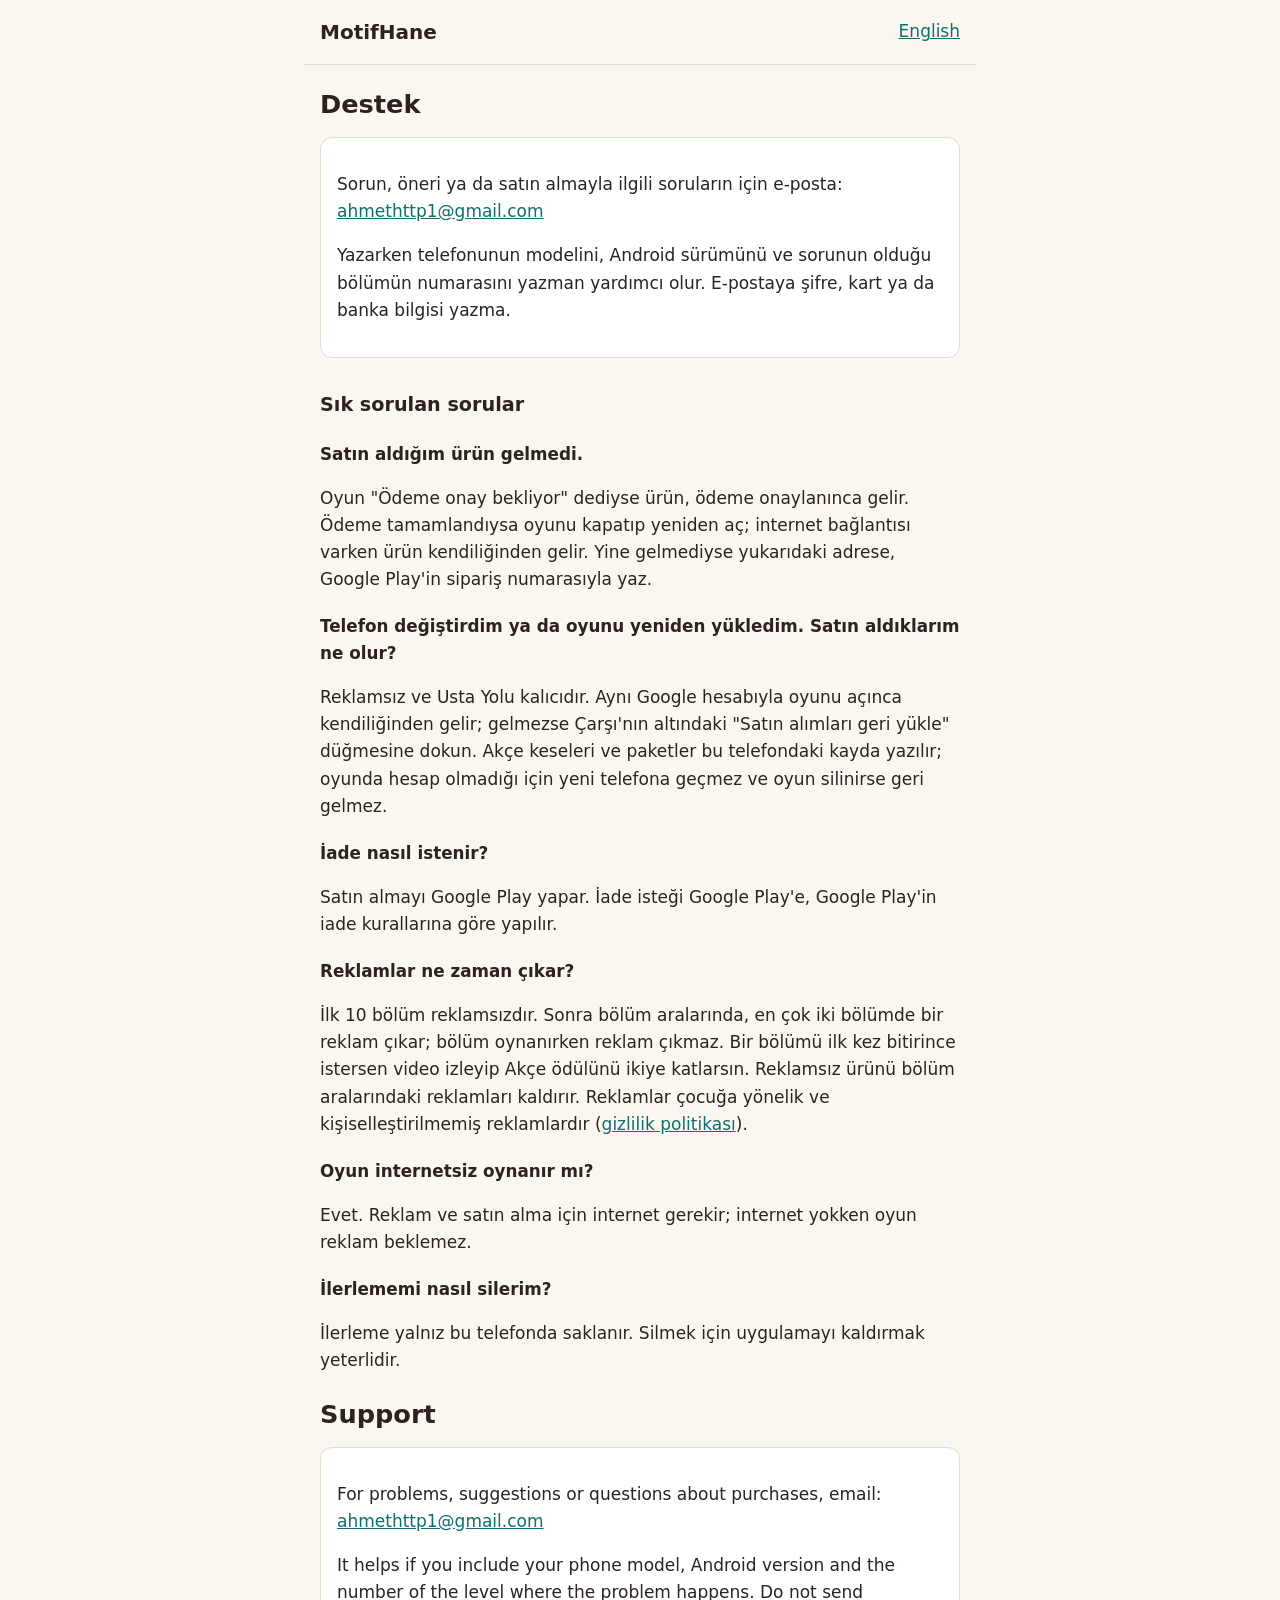
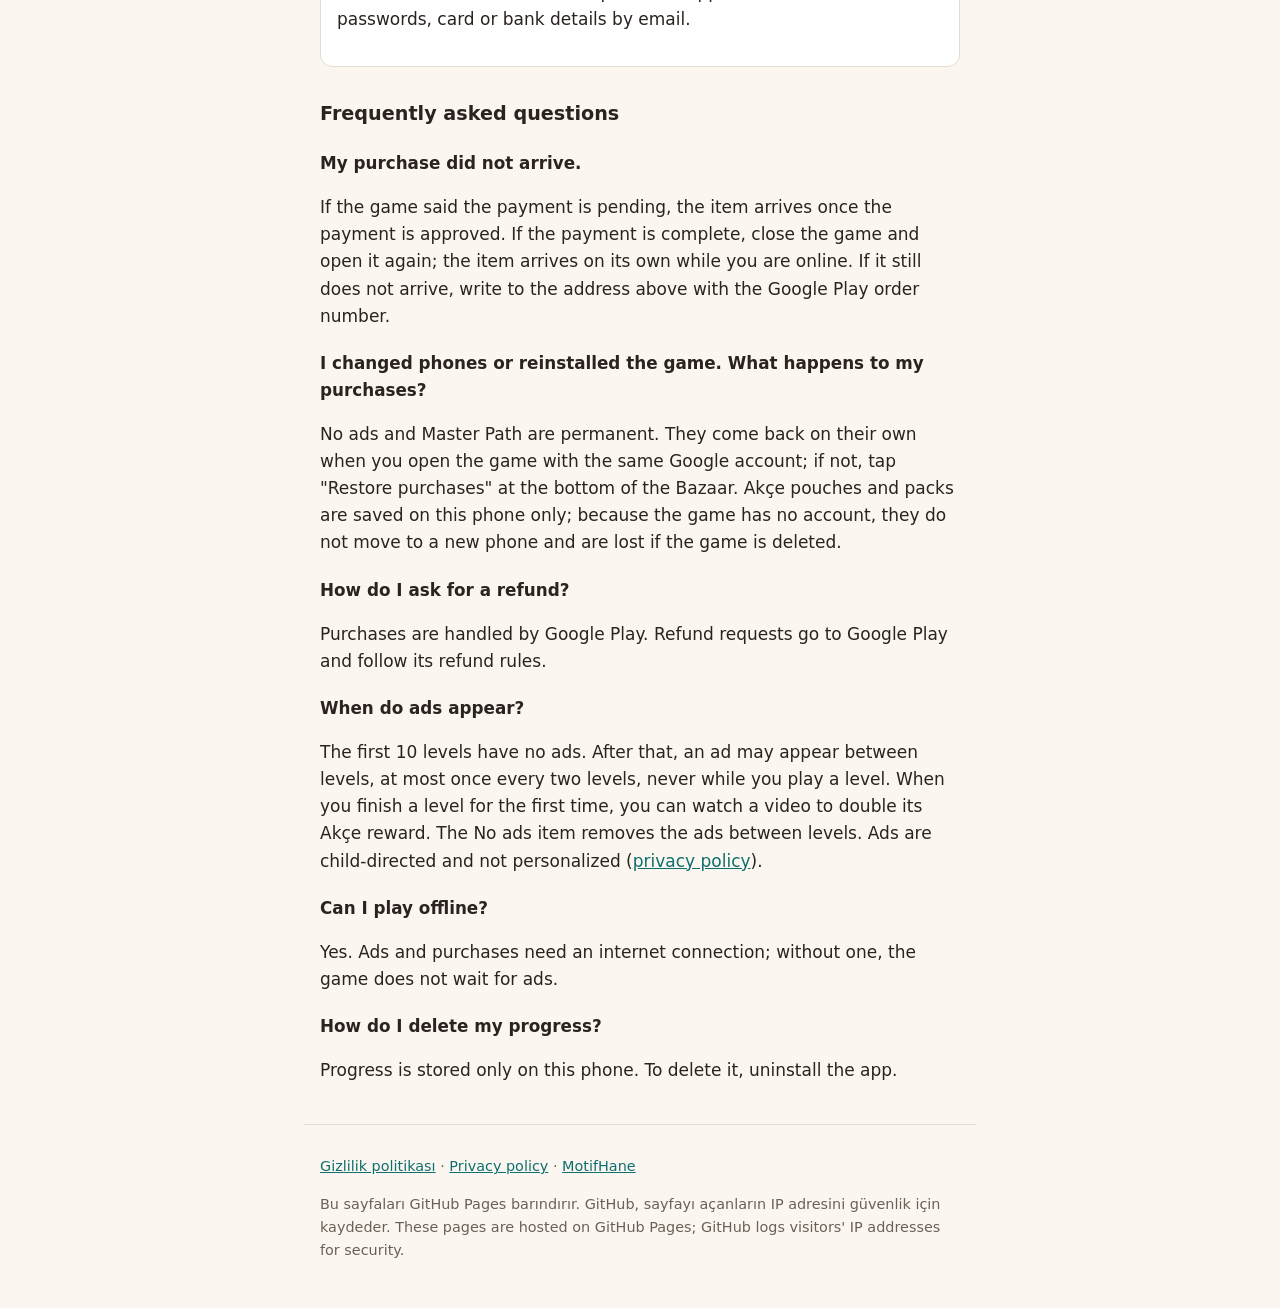
==== destek.html @ 8ac6dcc7 "MotifHane gizlilik ve destek sayfalari" ====
<!doctype html>
<html lang="tr">
<head>
<meta charset="utf-8">
<meta name="viewport" content="width=device-width, initial-scale=1">
<title>MotifHane: Destek</title>
<meta name="description" content="MotifHane piksel bulmaca oyunu için destek ve sık sorulan sorular.">
<link rel="stylesheet" href="stil.css">
</head>
<body>
<header class="ust">
  <a class="ad" href="index.html">MotifHane</a>
  <nav><a href="#en" lang="en">English</a></nav>
</header>
<main>
<h1>Destek</h1>
<div class="kart">
<p>Sorun, öneri ya da satın almayla ilgili soruların için e-posta: <a href="mailto:ahmethttp1@gmail.com">ahmethttp1@gmail.com</a></p>
<p>Yazarken telefonunun modelini, Android sürümünü ve sorunun olduğu bölümün numarasını yazman yardımcı olur. E-postaya şifre, kart ya da banka bilgisi yazma.</p>
</div>

<h2>Sık sorulan sorular</h2>

<h3>Satın aldığım ürün gelmedi.</h3>
<p>Oyun "Ödeme onay bekliyor" dediyse ürün, ödeme onaylanınca gelir. Ödeme tamamlandıysa oyunu kapatıp yeniden aç; internet bağlantısı varken ürün kendiliğinden gelir. Yine gelmediyse yukarıdaki adrese, Google Play'in sipariş numarasıyla yaz.</p>

<h3>Telefon değiştirdim ya da oyunu yeniden yükledim. Satın aldıklarım ne olur?</h3>
<p>Reklamsız ve Usta Yolu kalıcıdır. Aynı Google hesabıyla oyunu açınca kendiliğinden gelir; gelmezse Çarşı'nın altındaki "Satın alımları geri yükle" düğmesine dokun. Akçe keseleri ve paketler bu telefondaki kayda yazılır; oyunda hesap olmadığı için yeni telefona geçmez ve oyun silinirse geri gelmez.</p>

<h3>İade nasıl istenir?</h3>
<p>Satın almayı Google Play yapar. İade isteği Google Play'e, Google Play'in iade kurallarına göre yapılır.</p>

<h3>Reklamlar ne zaman çıkar?</h3>
<p>İlk 10 bölüm reklamsızdır. Sonra bölüm aralarında, en çok iki bölümde bir reklam çıkar; bölüm oynanırken reklam çıkmaz. Bir bölümü ilk kez bitirince istersen video izleyip Akçe ödülünü ikiye katlarsın. Reklamsız ürünü bölüm aralarındaki reklamları kaldırır. Reklamlar çocuğa yönelik ve kişiselleştirilmemiş reklamlardır (<a href="gizlilik.html">gizlilik politikası</a>).</p>

<h3>Oyun internetsiz oynanır mı?</h3>
<p>Evet. Reklam ve satın alma için internet gerekir; internet yokken oyun reklam beklemez.</p>

<h3>İlerlememi nasıl silerim?</h3>
<p>İlerleme yalnız bu telefonda saklanır. Silmek için uygulamayı kaldırmak yeterlidir.</p>

<section id="en" lang="en">
<h1>Support</h1>
<div class="kart">
<p>For problems, suggestions or questions about purchases, email: <a href="mailto:ahmethttp1@gmail.com">ahmethttp1@gmail.com</a></p>
<p>It helps if you include your phone model, Android version and the number of the level where the problem happens. Do not send passwords, card or bank details by email.</p>
</div>

<h2>Frequently asked questions</h2>

<h3>My purchase did not arrive.</h3>
<p>If the game said the payment is pending, the item arrives once the payment is approved. If the payment is complete, close the game and open it again; the item arrives on its own while you are online. If it still does not arrive, write to the address above with the Google Play order number.</p>

<h3>I changed phones or reinstalled the game. What happens to my purchases?</h3>
<p>No ads and Master Path are permanent. They come back on their own when you open the game with the same Google account; if not, tap "Restore purchases" at the bottom of the Bazaar. Akçe pouches and packs are saved on this phone only; because the game has no account, they do not move to a new phone and are lost if the game is deleted.</p>

<h3>How do I ask for a refund?</h3>
<p>Purchases are handled by Google Play. Refund requests go to Google Play and follow its refund rules.</p>

<h3>When do ads appear?</h3>
<p>The first 10 levels have no ads. After that, an ad may appear between levels, at most once every two levels, never while you play a level. When you finish a level for the first time, you can watch a video to double its Akçe reward. The No ads item removes the ads between levels. Ads are child-directed and not personalized (<a href="privacy.html">privacy policy</a>).</p>

<h3>Can I play offline?</h3>
<p>Yes. Ads and purchases need an internet connection; without one, the game does not wait for ads.</p>

<h3>How do I delete my progress?</h3>
<p>Progress is stored only on this phone. To delete it, uninstall the app.</p>
</section>
</main>
<footer class="alt">
  <p><a href="gizlilik.html">Gizlilik politikası</a> · <a href="privacy.html" lang="en">Privacy policy</a> · <a href="index.html">MotifHane</a></p>
  <p>Bu sayfaları GitHub Pages barındırır. GitHub, sayfayı açanların IP adresini güvenlik için kaydeder. <span lang="en">These pages are hosted on GitHub Pages; GitHub logs visitors' IP addresses for security.</span></p>
</footer>
</body>
</html>
---- stil.css ----
:root {
  --zemin: #fbf7f0;
  --yazi: #2a2320;
  --soluk: #6b5f57;
  --vurgu: #0f6e6e;
  --cizgi: #e4dccf;
  --kart: #ffffff;
  color-scheme: light dark;
}
@media (prefers-color-scheme: dark) {
  :root {
    --zemin: #1c1917;
    --yazi: #f1ece6;
    --soluk: #b8ada3;
    --vurgu: #5cc8c8;
    --cizgi: #3a332e;
    --kart: #26211e;
  }
}
* { box-sizing: border-box; }
html { -webkit-text-size-adjust: 100%; }
body {
  margin: 0;
  background: var(--zemin);
  color: var(--yazi);
  font: 17px/1.6 system-ui, -apple-system, "Segoe UI", Roboto, "Noto Sans", sans-serif;
}
a { color: var(--vurgu); }
.ust, main, .alt {
  max-width: 42rem;
  margin: 0 auto;
  padding: 0 16px;
}
.ust {
  display: flex;
  justify-content: space-between;
  align-items: center;
  gap: 1rem;
  padding-top: 1rem;
  padding-bottom: 1rem;
  border-bottom: 1px solid var(--cizgi);
}
.ad {
  font-weight: 800;
  font-size: 1.25rem;
  text-decoration: none;
  color: var(--yazi);
}
h1 { font-size: 1.6rem; line-height: 1.25; margin: 1.5rem 0 1rem; }
h2 { font-size: 1.2rem; margin: 2rem 0 0.5rem; }
h3 { font-size: 1.05rem; margin: 1.25rem 0 0.25rem; }
.metin p, main p, main li { overflow-wrap: anywhere; }
.kart {
  background: var(--kart);
  border: 1px solid var(--cizgi);
  border-radius: 12px;
  padding: 1rem;
  margin: 1rem 0;
}
.baglantilar { list-style: none; padding: 0; margin: 1rem 0; }
.baglantilar li { margin: 0.4rem 0; }
.alt {
  margin-top: 2.5rem;
  padding-top: 1rem;
  padding-bottom: 2rem;
  border-top: 1px solid var(--cizgi);
  color: var(--soluk);
  font-size: 0.9rem;
}
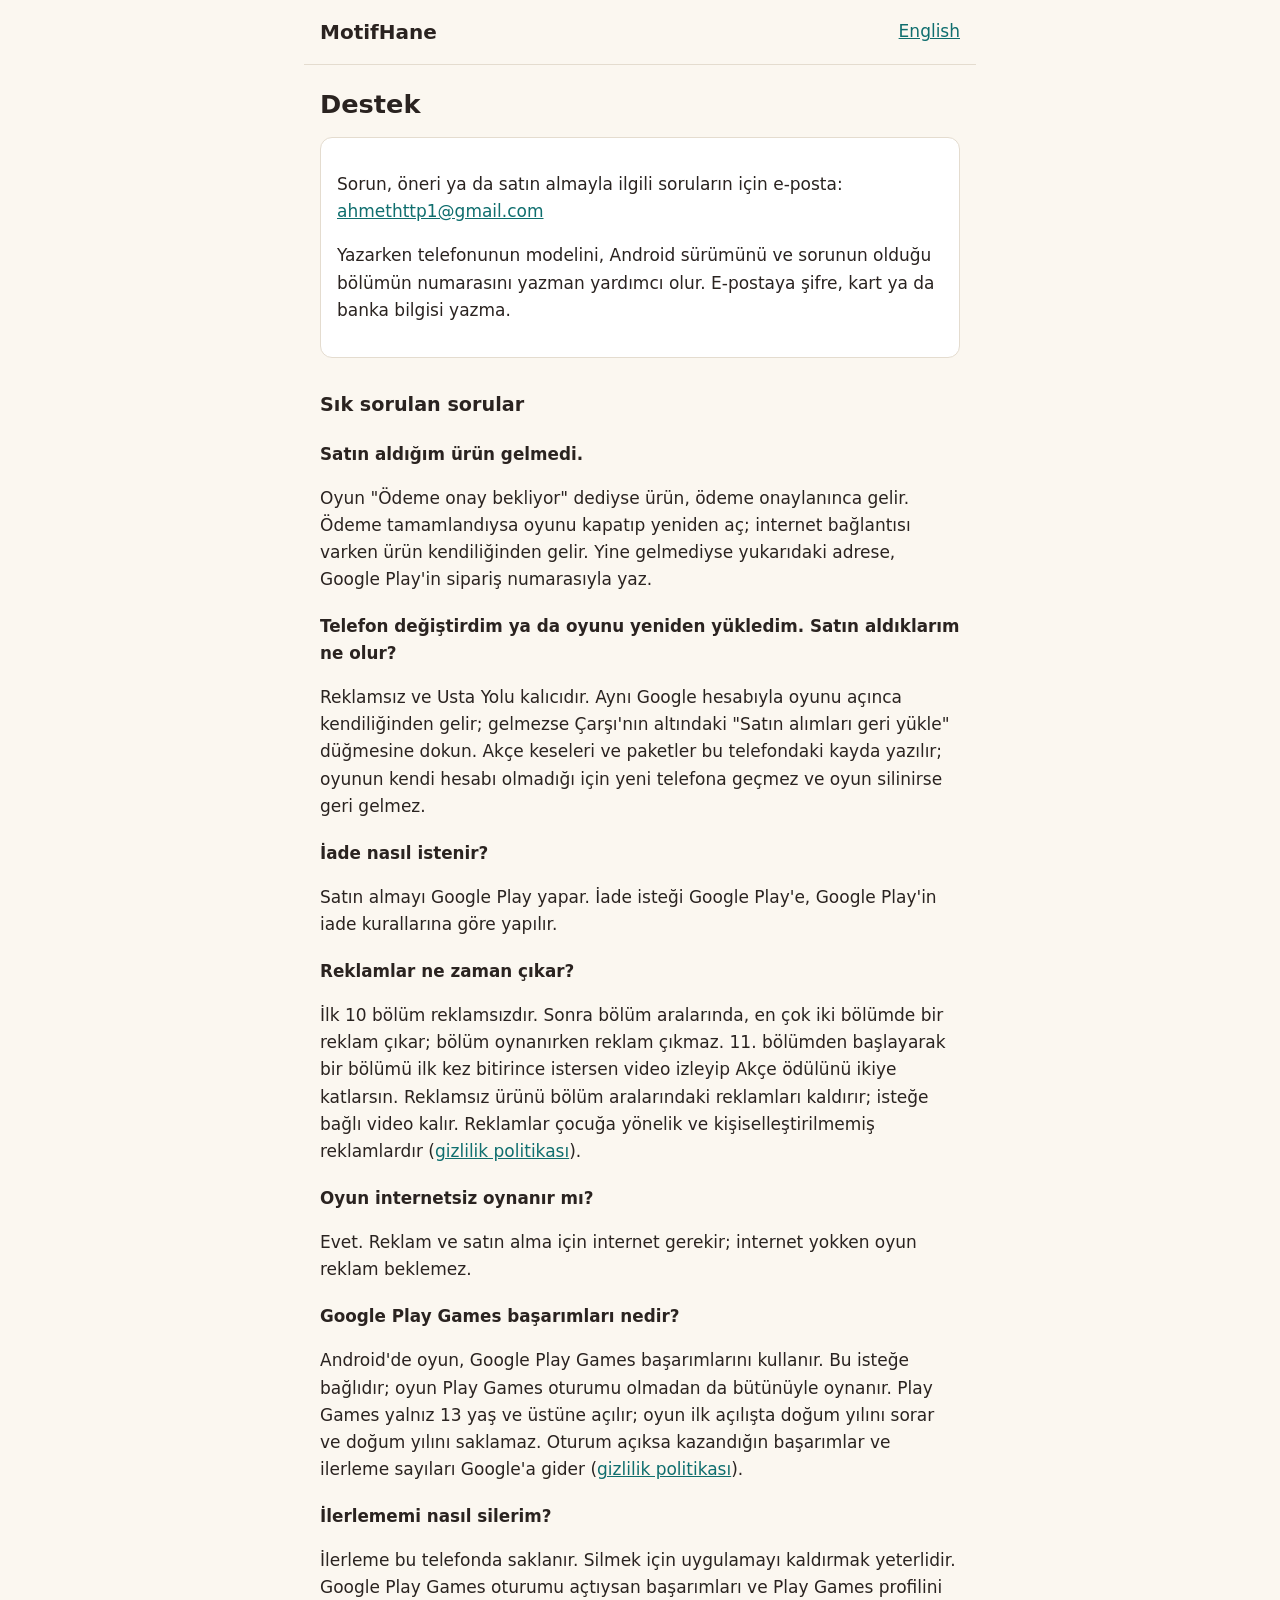
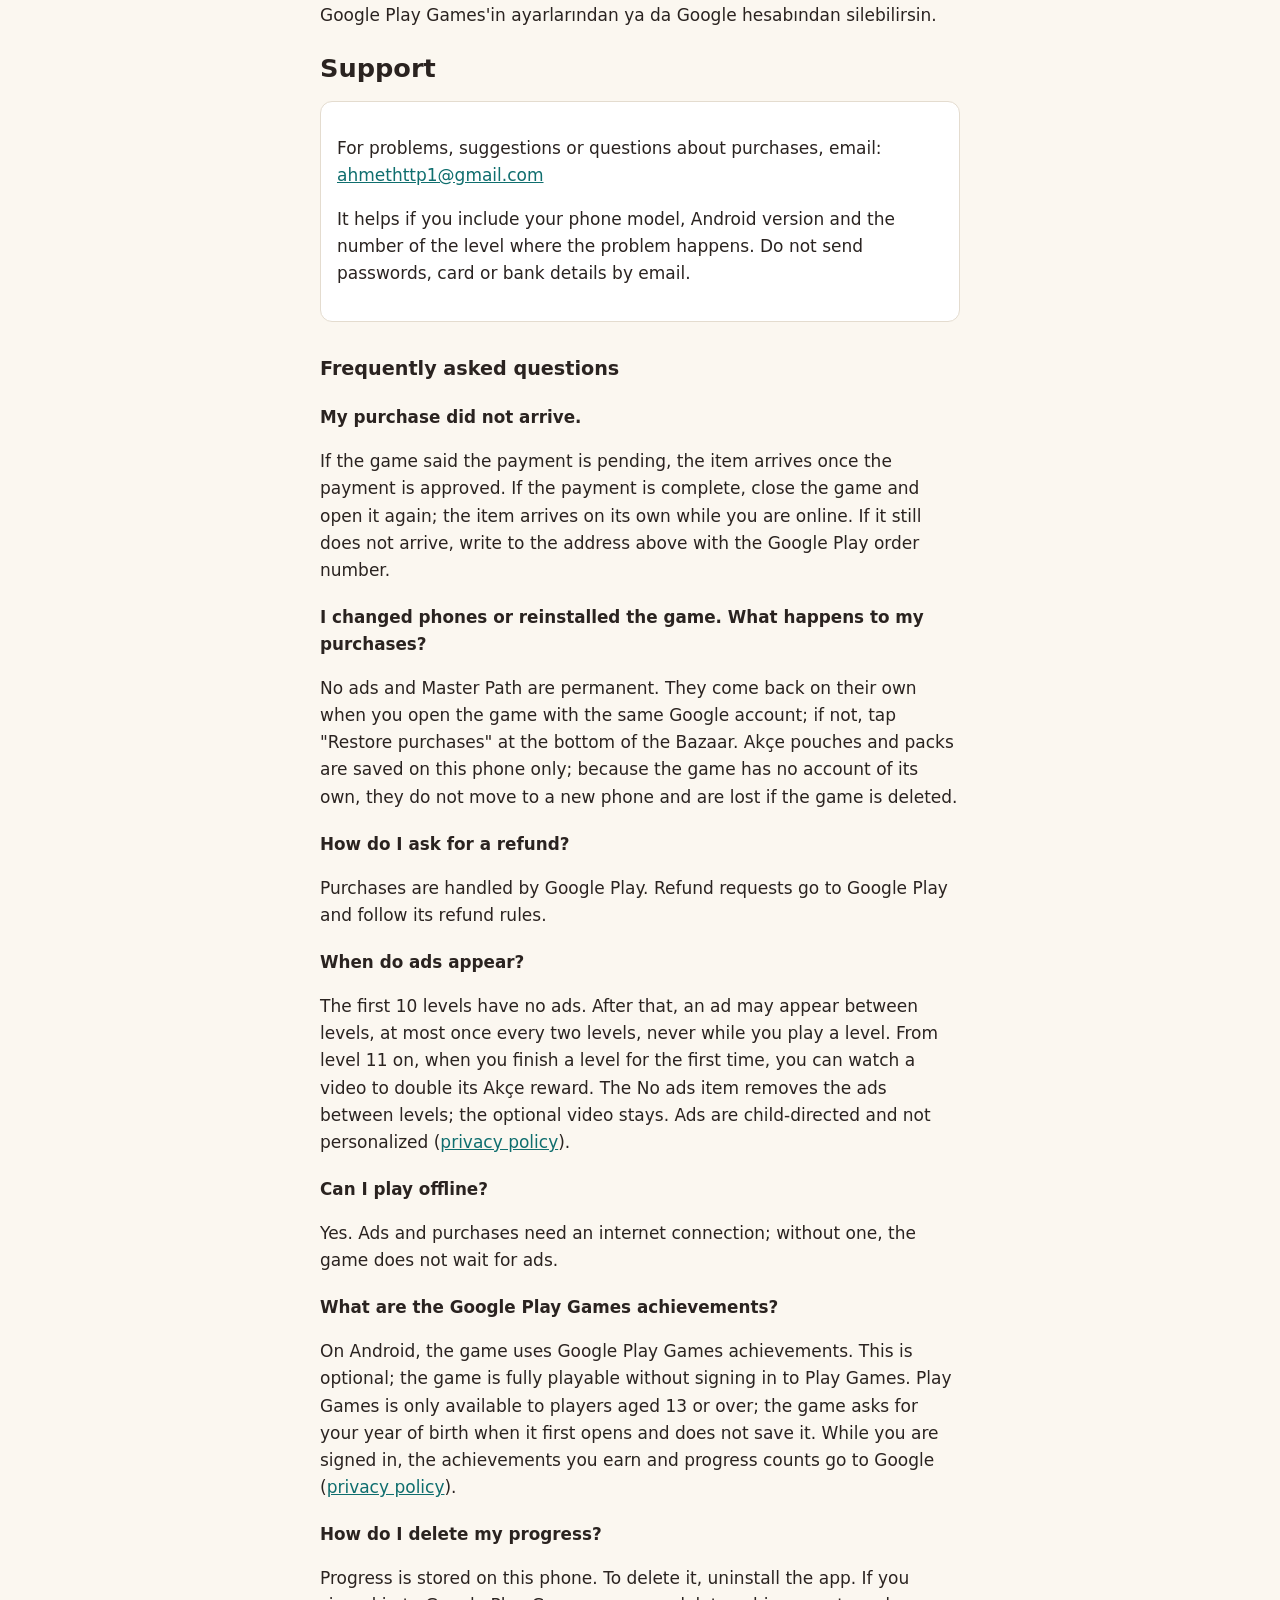
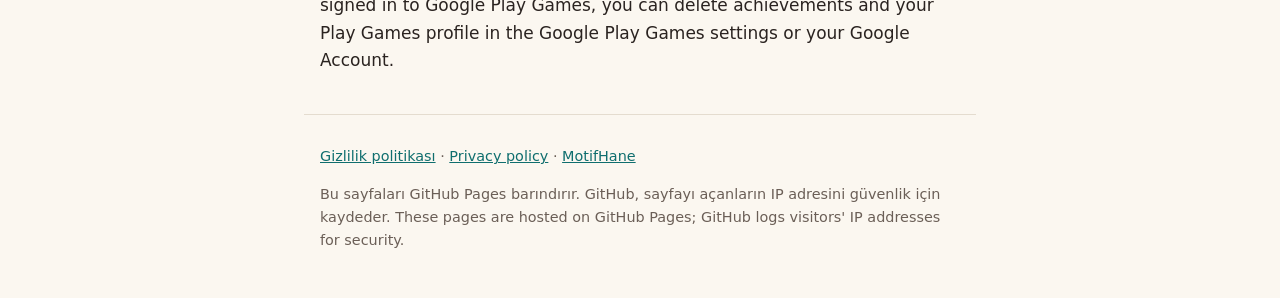
==== commit 3c71ebac: "Gizlilik ve destek: yaş sorusu, Play Games başarımları - Gizlilik politikası (tr, en): ilk açılıştak" ====
--- a/destek.html
+++ b/destek.html
@@ -25,19 +25,22 @@
 <p>Oyun "Ödeme onay bekliyor" dediyse ürün, ödeme onaylanınca gelir. Ödeme tamamlandıysa oyunu kapatıp yeniden aç; internet bağlantısı varken ürün kendiliğinden gelir. Yine gelmediyse yukarıdaki adrese, Google Play'in sipariş numarasıyla yaz.</p>
 
 <h3>Telefon değiştirdim ya da oyunu yeniden yükledim. Satın aldıklarım ne olur?</h3>
-<p>Reklamsız ve Usta Yolu kalıcıdır. Aynı Google hesabıyla oyunu açınca kendiliğinden gelir; gelmezse Çarşı'nın altındaki "Satın alımları geri yükle" düğmesine dokun. Akçe keseleri ve paketler bu telefondaki kayda yazılır; oyunda hesap olmadığı için yeni telefona geçmez ve oyun silinirse geri gelmez.</p>
+<p>Reklamsız ve Usta Yolu kalıcıdır. Aynı Google hesabıyla oyunu açınca kendiliğinden gelir; gelmezse Çarşı'nın altındaki "Satın alımları geri yükle" düğmesine dokun. Akçe keseleri ve paketler bu telefondaki kayda yazılır; oyunun kendi hesabı olmadığı için yeni telefona geçmez ve oyun silinirse geri gelmez.</p>
 
 <h3>İade nasıl istenir?</h3>
 <p>Satın almayı Google Play yapar. İade isteği Google Play'e, Google Play'in iade kurallarına göre yapılır.</p>
 
 <h3>Reklamlar ne zaman çıkar?</h3>
-<p>İlk 10 bölüm reklamsızdır. Sonra bölüm aralarında, en çok iki bölümde bir reklam çıkar; bölüm oynanırken reklam çıkmaz. Bir bölümü ilk kez bitirince istersen video izleyip Akçe ödülünü ikiye katlarsın. Reklamsız ürünü bölüm aralarındaki reklamları kaldırır. Reklamlar çocuğa yönelik ve kişiselleştirilmemiş reklamlardır (<a href="gizlilik.html">gizlilik politikası</a>).</p>
+<p>İlk 10 bölüm reklamsızdır. Sonra bölüm aralarında, en çok iki bölümde bir reklam çıkar; bölüm oynanırken reklam çıkmaz. 11. bölümden başlayarak bir bölümü ilk kez bitirince istersen video izleyip Akçe ödülünü ikiye katlarsın. Reklamsız ürünü bölüm aralarındaki reklamları kaldırır; isteğe bağlı video kalır. Reklamlar çocuğa yönelik ve kişiselleştirilmemiş reklamlardır (<a href="gizlilik.html">gizlilik politikası</a>).</p>
 
 <h3>Oyun internetsiz oynanır mı?</h3>
 <p>Evet. Reklam ve satın alma için internet gerekir; internet yokken oyun reklam beklemez.</p>
 
+<h3>Google Play Games başarımları nedir?</h3>
+<p>Android'de oyun, Google Play Games başarımlarını kullanır. Bu isteğe bağlıdır; oyun Play Games oturumu olmadan da bütünüyle oynanır. Play Games yalnız 13 yaş ve üstüne açılır; oyun ilk açılışta doğum yılını sorar ve doğum yılını saklamaz. Oturum açıksa kazandığın başarımlar ve ilerleme sayıları Google'a gider (<a href="gizlilik.html">gizlilik politikası</a>).</p>
+
 <h3>İlerlememi nasıl silerim?</h3>
-<p>İlerleme yalnız bu telefonda saklanır. Silmek için uygulamayı kaldırmak yeterlidir.</p>
+<p>İlerleme bu telefonda saklanır. Silmek için uygulamayı kaldırmak yeterlidir. Google Play Games oturumu açtıysan başarımları ve Play Games profilini Google Play Games'in ayarlarından ya da Google hesabından silebilirsin.</p>
 
 <section id="en" lang="en">
 <h1>Support</h1>
@@ -52,19 +55,22 @@
 <p>If the game said the payment is pending, the item arrives once the payment is approved. If the payment is complete, close the game and open it again; the item arrives on its own while you are online. If it still does not arrive, write to the address above with the Google Play order number.</p>
 
 <h3>I changed phones or reinstalled the game. What happens to my purchases?</h3>
-<p>No ads and Master Path are permanent. They come back on their own when you open the game with the same Google account; if not, tap "Restore purchases" at the bottom of the Bazaar. Akçe pouches and packs are saved on this phone only; because the game has no account, they do not move to a new phone and are lost if the game is deleted.</p>
+<p>No ads and Master Path are permanent. They come back on their own when you open the game with the same Google account; if not, tap "Restore purchases" at the bottom of the Bazaar. Akçe pouches and packs are saved on this phone only; because the game has no account of its own, they do not move to a new phone and are lost if the game is deleted.</p>
 
 <h3>How do I ask for a refund?</h3>
 <p>Purchases are handled by Google Play. Refund requests go to Google Play and follow its refund rules.</p>
 
 <h3>When do ads appear?</h3>
-<p>The first 10 levels have no ads. After that, an ad may appear between levels, at most once every two levels, never while you play a level. When you finish a level for the first time, you can watch a video to double its Akçe reward. The No ads item removes the ads between levels. Ads are child-directed and not personalized (<a href="privacy.html">privacy policy</a>).</p>
+<p>The first 10 levels have no ads. After that, an ad may appear between levels, at most once every two levels, never while you play a level. From level 11 on, when you finish a level for the first time, you can watch a video to double its Akçe reward. The No ads item removes the ads between levels; the optional video stays. Ads are child-directed and not personalized (<a href="privacy.html">privacy policy</a>).</p>
 
 <h3>Can I play offline?</h3>
 <p>Yes. Ads and purchases need an internet connection; without one, the game does not wait for ads.</p>
 
+<h3>What are the Google Play Games achievements?</h3>
+<p>On Android, the game uses Google Play Games achievements. This is optional; the game is fully playable without signing in to Play Games. Play Games is only available to players aged 13 or over; the game asks for your year of birth when it first opens and does not save it. While you are signed in, the achievements you earn and progress counts go to Google (<a href="privacy.html">privacy policy</a>).</p>
+
 <h3>How do I delete my progress?</h3>
-<p>Progress is stored only on this phone. To delete it, uninstall the app.</p>
+<p>Progress is stored on this phone. To delete it, uninstall the app. If you signed in to Google Play Games, you can delete achievements and your Play Games profile in the Google Play Games settings or your Google Account.</p>
 </section>
 </main>
 <footer class="alt">
